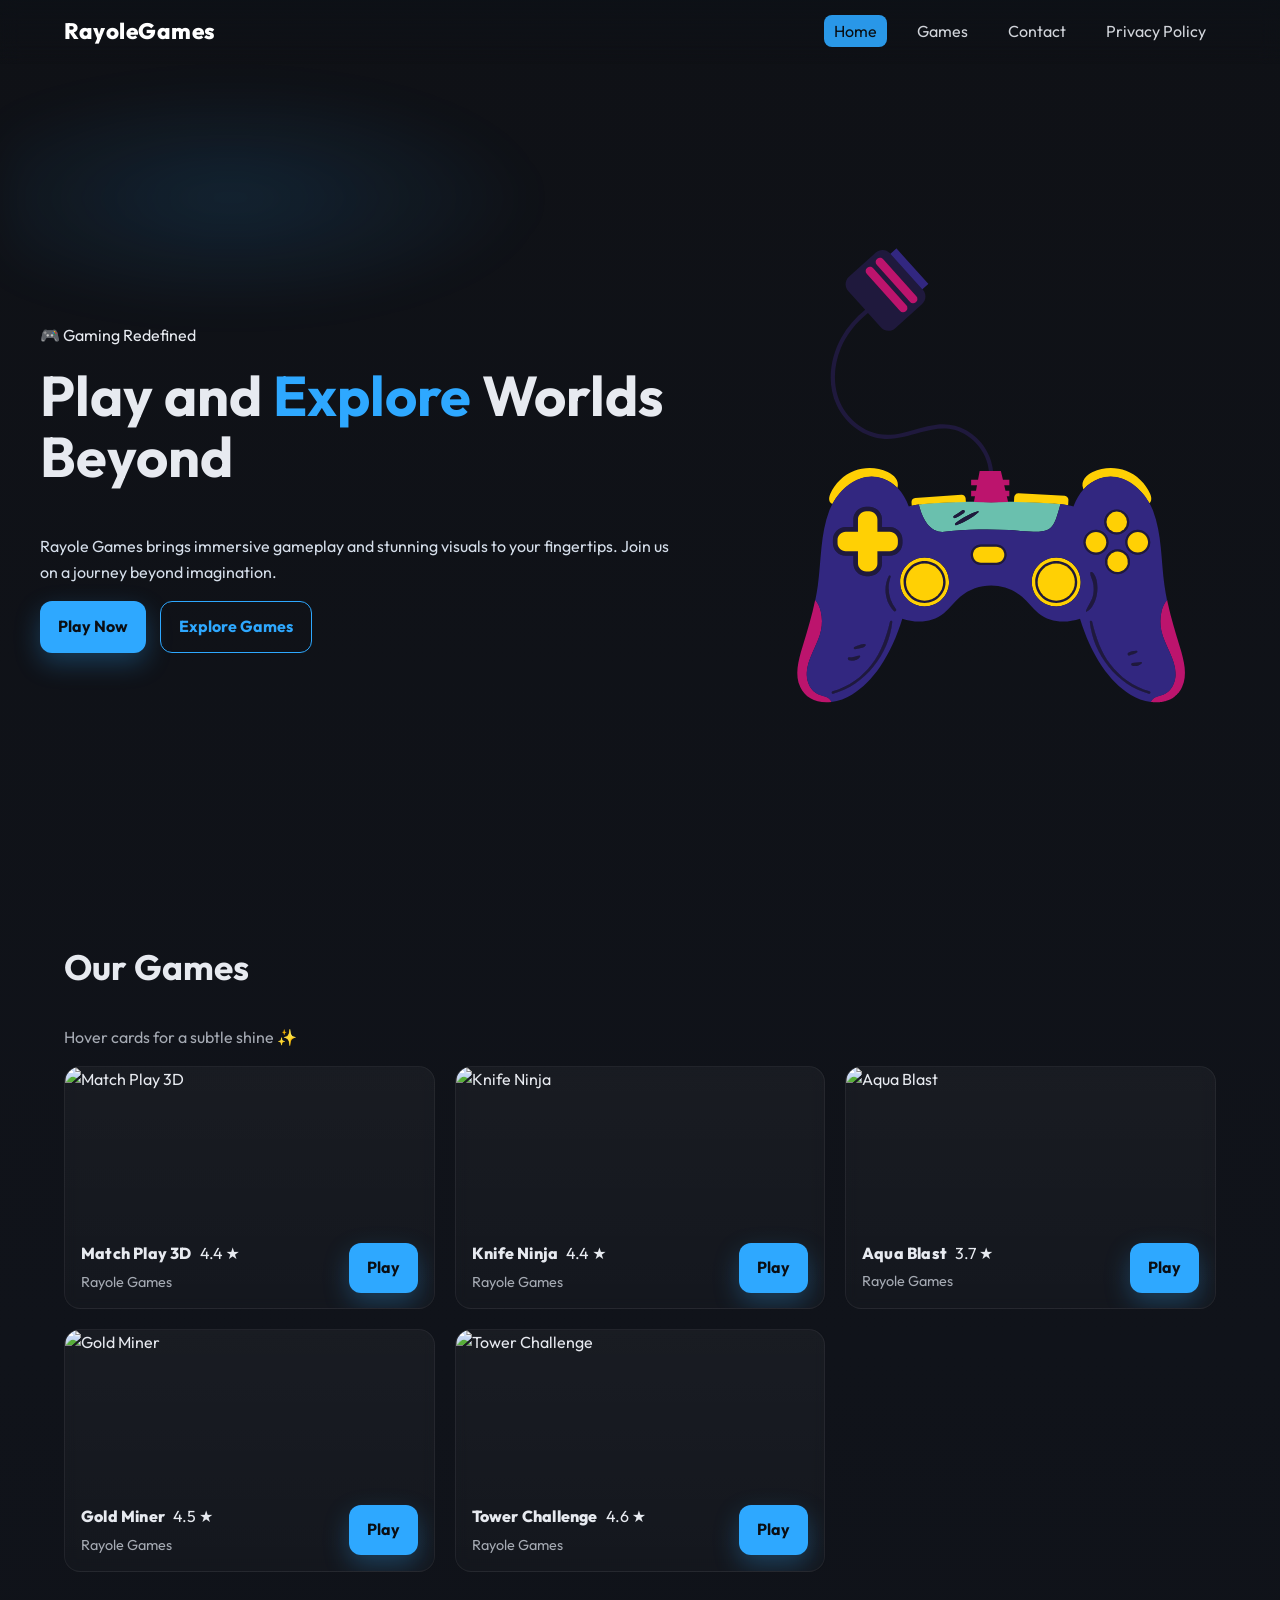
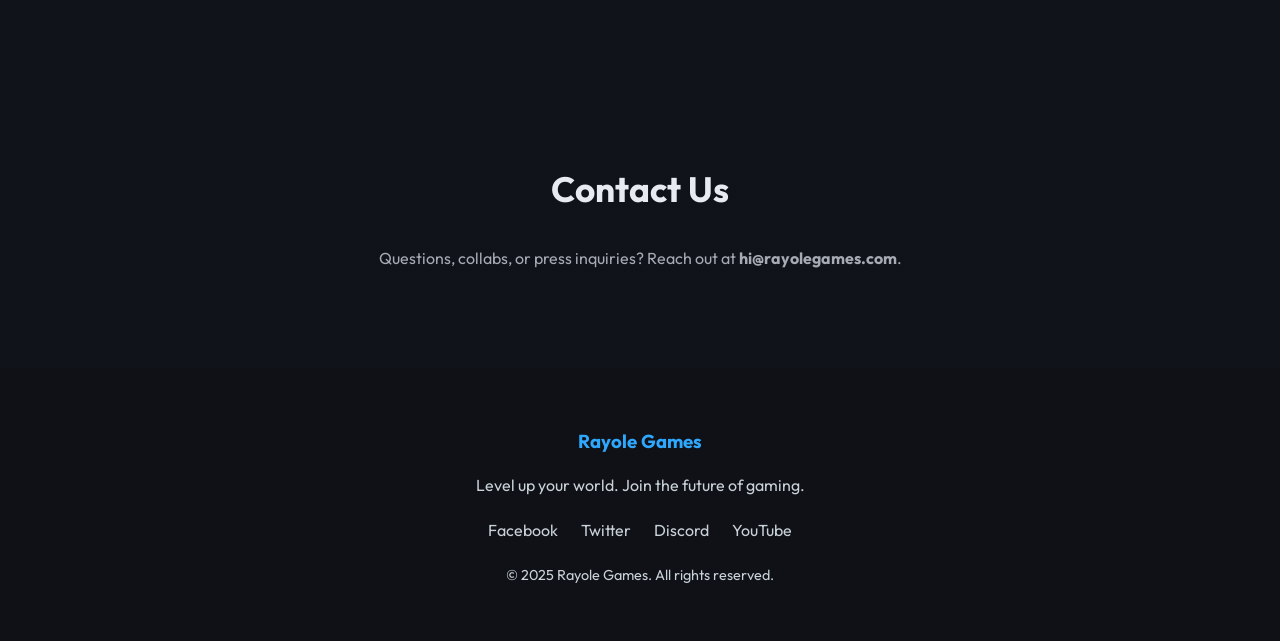
==== index.html @ 5c692d10 "Initial commit" ====
<!DOCTYPE html>
<html lang="en">

<head>
  <meta charset="UTF-8" />
  <meta name="viewport" content="width=device-width, initial-scale=1.0" />
  <title>Rayole Games</title>
  <link href="https://fonts.googleapis.com/css2?family=Outfit:wght@400;700&display=swap" rel="stylesheet" />
  <link rel="stylesheet" href="static/css/main.css" />
</head>

<body>
  <!-- Progress bar -->
  <div class="progress" aria-hidden="true"></div>

  <!-- NAV -->
  <nav class="appbar">
    <div class="appbar__inner">
      <div class="logo">Rayole<span style="color:white;">Games</span></div>
      <ul class="nav">
        <li><a href="#home">Home</a></li>
        <li><a href="#games">Games</a></li>
        <li><a href="#contact">Contact</a></li>
        <li><a href="./privacy-policy.html">Privacy Policy</a></li>
      </ul>
      <button class="menu-toggle" id="menu-toggle" aria-label="Toggle menu" aria-controls="mobile-nav" aria-expanded="false">
        <span></span><span></span><span></span>
      </button>
      <div class="mobile-nav" id="mobile-nav" role="menu">
        <a role="menuitem" href="#home">Home</a>
        <a role="menuitem" href="#games">Games</a>
        <a role="menuitem" href="#contact">Contact</a>
        <a role="menuitem" href="./privacy-policy.html">Privacy Policy</a>
      </div>
    </div>
  </nav>

  <!-- HERO -->
  <section class="hero container" id="home">
    <div class="hero-content stack-4 reveal">
      <p>🎮 Gaming Redefined</p>
      <h1 class="hero__title">Play and <span>Explore</span> Worlds Beyond</h1>
      <p class="hero__lead">Rayole Games brings immersive gameplay and stunning visuals to your fingertips. Join us on a journey beyond imagination.</p>
      <div class="hero__buttons">
        <a href="https://play.google.com/store/apps/developer?id=Rayole+Games" class="btn btn--primary" target="_blank" rel="noopener">Play Now</a>
        <a href="#games" class="btn btn--ghost">Explore Games</a>
      </div>
    </div>
    <div class="hero-image reveal">
      <img src="./static/gamejoystick.svg" alt="Game Preview" width="100%" />
    </div>
  </section>

  <!-- GAMES -->
  <!-- <section id="games" class="section">
    <div class="inner games-wrap">
      <h2 class="section-title">Our Games</h2>
      <p class="section-sub">Tap a card to jump straight to Google Play. Hover for a little ✨.</p>

      
      <canvas class="stars" id="stars" aria-hidden="true"></canvas>

      <div class="games-grid" id="gamesGrid" aria-live="polite"></div>
    </div>
  </section> -->
  <section id="games" class="games section">
    <div class="container">
      <h2 class="section-title reveal">Our Games</h2>
      <p class="section-sub reveal">Hover cards for a subtle shine ✨</p>
      <div class="games__grid" id="gamesList" aria-live="polite"></div>
    </div>
  </section>

  <!-- CONTACT -->
  <section id="contact" class="contact section">
    <div class="container">
      <h2 class="section-title reveal">Contact Us</h2>
      <p class="section-sub reveal">Questions, collabs, or press inquiries? Reach out at <strong>hi@rayolegames.com</strong>.</p>
    </div>
  </section>

  <footer style="background-color:var(--bg);color:#c9d1d9;padding:40px 20px;text-align:center">
    <div style="max-width:1000px;margin:auto">
      <h3 style="color:var(--primary);margin-bottom:10px">Rayole Games</h3>
      <p style="margin-bottom:20px">Level up your world. Join the future of gaming.</p>
      <div style="margin-bottom:20px">
        <a href="#" style="margin:0 10px;color:#c9d1d9;text-decoration:none">Facebook</a>
        <a href="#" style="margin:0 10px;color:#c9d1d9;text-decoration:none">Twitter</a>
        <a href="#" style="margin:0 10px;color:#c9d1d9;text-decoration:none">Discord</a>
        <a href="#" style="margin:0 10px;color:#c9d1d9;text-decoration:none">YouTube</a>
      </div>
      <p style="font-size:.9rem">&copy; 2025 Rayole Games. All rights reserved.</p>
    </div>
  </footer>
  <button class="btn btn--primary to-top" aria-label="Back to top" style="position:fixed;right:20px;bottom:24px;">↑ Top</button>

  <script src="static/js/games.js" defer></script>
  <script src="static/js/fetcher.js" defer></script>
  <script src="static/js/main.js" defer></script>
</body>

</html>
---- static/css/main.css ----
/* Rayole Games — main CSS (modular, responsive, animated) */

/* 1) Design Tokens */
:root {
  /* Epic-like minimal dark with a single striking blue */
  --primary: #2ea8ff;         /* Electric blue */
  --primary-600: #1f8fe0;
  --accent: #2ea8ff;
  --bg: #0f1116;              /* Deep neutral dark */
  --bg-2: #12141b;
  --surface: #151922;         /* Card surface */
  --text: #e7eaf0;
  --text-muted: #a5aab3;
  --ring: rgba(46, 168, 255, 0.28);
  --glass: rgba(255, 255, 255, 0.04);
  --shadow-1: 0 10px 30px var(--ring);
}

/* 2) Reset / Base */
* { box-sizing: border-box; }
html { scroll-behavior: smooth; }
body {
  margin: 0;
  font-family: 'Outfit', system-ui, -apple-system, Segoe UI, Roboto, Helvetica, Arial, sans-serif;
  background:
    radial-gradient(1000px 360px at -20% -20%, rgba(46,168,255,.08), transparent 60%),
    linear-gradient(180deg, #0f1116 0%, #10131a 60%, #0f1218 100%);
  color: var(--text);
  line-height: 1.6;
  overflow-x: hidden;
}

img { display: block; max-width: 100%; height: auto; }
a { color: inherit; text-decoration: none; }

/* 3) Layout Utilities */
.container { max-width: 1200px; margin-inline: auto; padding-inline: 24px; }
.stack-2 > * + * { margin-top: .5rem; }
.stack-3 > * + * { margin-top: .75rem; }
.stack-4 > * + * { margin-top: 1rem; }

.section { padding: 80px 0; position: relative; }
.section-title { font-size: 2.2rem; font-weight: 700; }
.section-sub { color: var(--text-muted); }

/* 4) App Bar */
.appbar {
  position: fixed; inset: 0 0 auto 0; height: 64px; z-index: 1000;
  display: flex; align-items: center; justify-content: center;
  background: linear-gradient(180deg, rgba(13,17,23,.75), rgba(13,17,23,0));
  backdrop-filter: blur(10px);
  transition: box-shadow .25s ease, background .25s ease, transform .25s ease;
}
.appbar--scrolled { background: rgba(13,17,23,.8); box-shadow: 0 8px 30px rgba(0,0,0,.25); }
.appbar__inner { width: 100%; max-width: 1200px; padding: 0 24px; display: flex; align-items: center; justify-content: space-between; }
.logo { font-size: 1.4rem; font-weight: 800; color: #fff; letter-spacing: .5px; }

.nav { display: flex; gap: 20px; list-style: none; }
.nav a { color: var(--text); opacity: .9; padding: 6px 10px; border-radius: 8px; transition: color .2s, background .2s, opacity .2s; }
.nav a:hover { color: var(--primary); background: rgba(255,255,255,.04); }
.nav a.is-active { color: #0b0e13; background: var(--primary); }

/* Mobile menu */
.menu-toggle { display: none; flex-direction: column; gap: 5px; cursor: pointer; }
.menu-toggle span { width: 26px; height: 3px; background: var(--text); border-radius: 3px; transition: transform .25s ease, opacity .25s ease; }
.menu-toggle.is-open span:nth-child(1) { transform: translateY(8px) rotate(45deg); }
.menu-toggle.is-open span:nth-child(2) { opacity: 0; }
.menu-toggle.is-open span:nth-child(3) { transform: translateY(-8px) rotate(-45deg); }

.mobile-nav { position: absolute; top: 64px; right: 16px; display: none; flex-direction: column; gap: 10px; padding: 16px 18px; border-radius: 14px; background: #fffe; color: #0d1117; box-shadow: 0 24px 80px rgba(0,0,0,.35); }
.mobile-nav a { color: #0d1117; }
.mobile-nav.show { display: flex; }

/* 5) Hero */
.hero { min-height: 100vh; display: grid; grid-template-columns: 1.1fr .9fr; align-items: center; gap: 40px; padding: 120px 0 60px; }
.hero__title { font-size: clamp(2.2rem, 4vw + .5rem, 3.5rem); line-height: 1.1; }
.hero__title span { color: var(--primary); }
.hero__lead { color: #d5deea; max-width: 60ch; }
.hero__buttons { display: flex; flex-wrap: wrap; gap: 14px; margin-top: 8px; }

.btn { display: inline-flex; align-items: center; gap: 10px; font-weight: 700; border-radius: 12px; padding: 12px 18px; transition: transform .2s ease, box-shadow .2s ease, background .2s ease; will-change: transform; }
.btn--primary { background: var(--primary); color: #0b0e13; box-shadow: 0 10px 26px var(--ring); }
.btn--ghost { color: var(--primary); border: 1.5px solid var(--primary); background: transparent; }
.btn:hover { transform: translateY(-2px); }
.btn:active { transform: translateY(0); }

.hero__art { max-width: 440px; justify-self: end; animation: float 3s ease-in-out infinite; filter: drop-shadow(0 20px 60px rgba(46,168,255,.16)); }
@keyframes float { 0%,100%{ transform: translateY(0) } 50% { transform: translateY(-10px) } }

/* Parallax glow */
.hero::before { content: ""; position: absolute; inset: 0; pointer-events: none; background:
  radial-gradient(520px 200px at var(--gx,18%) 22%, rgba(46,168,255,.12), transparent 60%);
  filter: blur(18px); z-index: -1; }

/* 6) Games Grid */
.games { padding-top: 10px; }
.games__grid { display: grid; grid-template-columns: repeat(auto-fit, minmax(280px, 1fr)); gap: 20px; margin-top: 16px; }

.card { position: relative; border-radius: 16px; overflow: hidden; background: linear-gradient(180deg, rgba(255,255,255,.04), rgba(255,255,255,.02)); border: 1px solid rgba(255,255,255,.06); backdrop-filter: blur(6px); transition: transform .2s ease, box-shadow .2s ease, border-color .2s ease; }
.card:hover { transform: translateY(-4px); box-shadow: 0 18px 40px rgba(46,168,255,.16), 0 0 0 1px rgba(255,255,255,.08) inset; border-color: rgba(255,255,255,.14); }
.card__media { height: 160px; object-fit: cover; width: 100%; }
.card__body { display: flex; align-items: center; justify-content: space-between; padding: 14px 16px; gap: 12px; }
.card__text { display: grid; gap: 4px; min-width: 0; }
.card__title-row { display:flex; align-items:center; justify-content:space-between; gap: 8px; }
.card__title { font-weight: 800; letter-spacing: .2px; white-space: nowrap; overflow: hidden; text-overflow: ellipsis; }
.card__meta { color: var(--text-muted); font-size: .9rem; }
.card__rating-badge { color: #0b0e13; background: var(--primary); border-radius: 999px; padding: 4px 8px; font-size: .8rem; font-weight: 800; white-space: nowrap; flex: 0 0 auto; }
.card__btn { white-space: nowrap; }

/* subtle shine on hover */
.card::after { content: ""; position: absolute; inset: 0; background: radial-gradient(240px 120px at var(--mx,50%) var(--my,50%), rgba(255,255,255,.18), transparent 45%); opacity: 0; transition: opacity .25s ease; pointer-events: none; mix-blend-mode: screen; }
.card:hover::after { opacity: 1; }

/* 7) Contact */
.contact { text-align: center; }

/* 8) Progress Bar */
.progress { position: fixed; top: 0; left: 0; height: 3px; width: 0; z-index: 1200; background: linear-gradient(90deg, var(--primary), #6bc2ff); box-shadow: 0 0 12px var(--ring); }

/* 9) Reveal animations (IntersectionObserver) */
.reveal { opacity: 0; transform: translateY(18px); transition: opacity .6s ease, transform .6s ease; }
.reveal.in { opacity: 1; transform: translateY(0); }

/* 10) Back-to-top */
.to-top { position: fixed; right: 20px; bottom: 24px; opacity: 0; pointer-events: none; transform: translateY(10px); transition: transform .25s, opacity .25s; }
.to-top.show { opacity: 1; pointer-events: auto; transform: translateY(0); }

/* 11) Responsive */
@media (max-width: 920px) {
  .hero { grid-template-columns: 1fr; text-align: center; }
  .hero__art { justify-self: center; max-width: 360px; }
  .nav { display: none; }
  .menu-toggle { display: inline-flex; }
}

/* 12) Reduced motion */
@media (prefers-reduced-motion: reduce) {
  * { animation: none !important; transition: none !important; }
}

/* 13) Toolbar for dynamic publisher */
.toolbar { display: flex; gap: 10px; align-items: center; flex-wrap: wrap; margin-top: 8px; }
.input { background: rgba(255,255,255,.06); color: var(--text); border: 1px solid rgba(255,255,255,.12); border-radius: 12px; padding: 10px 12px; min-width: min(560px, 100%); outline: none; transition: border-color .2s ease, box-shadow .2s ease; }
.input:focus { border-color: var(--primary); box-shadow: 0 0 0 3px rgba(46,168,255,.22); }
.hint { color: var(--text-muted); font-size: .9rem; }
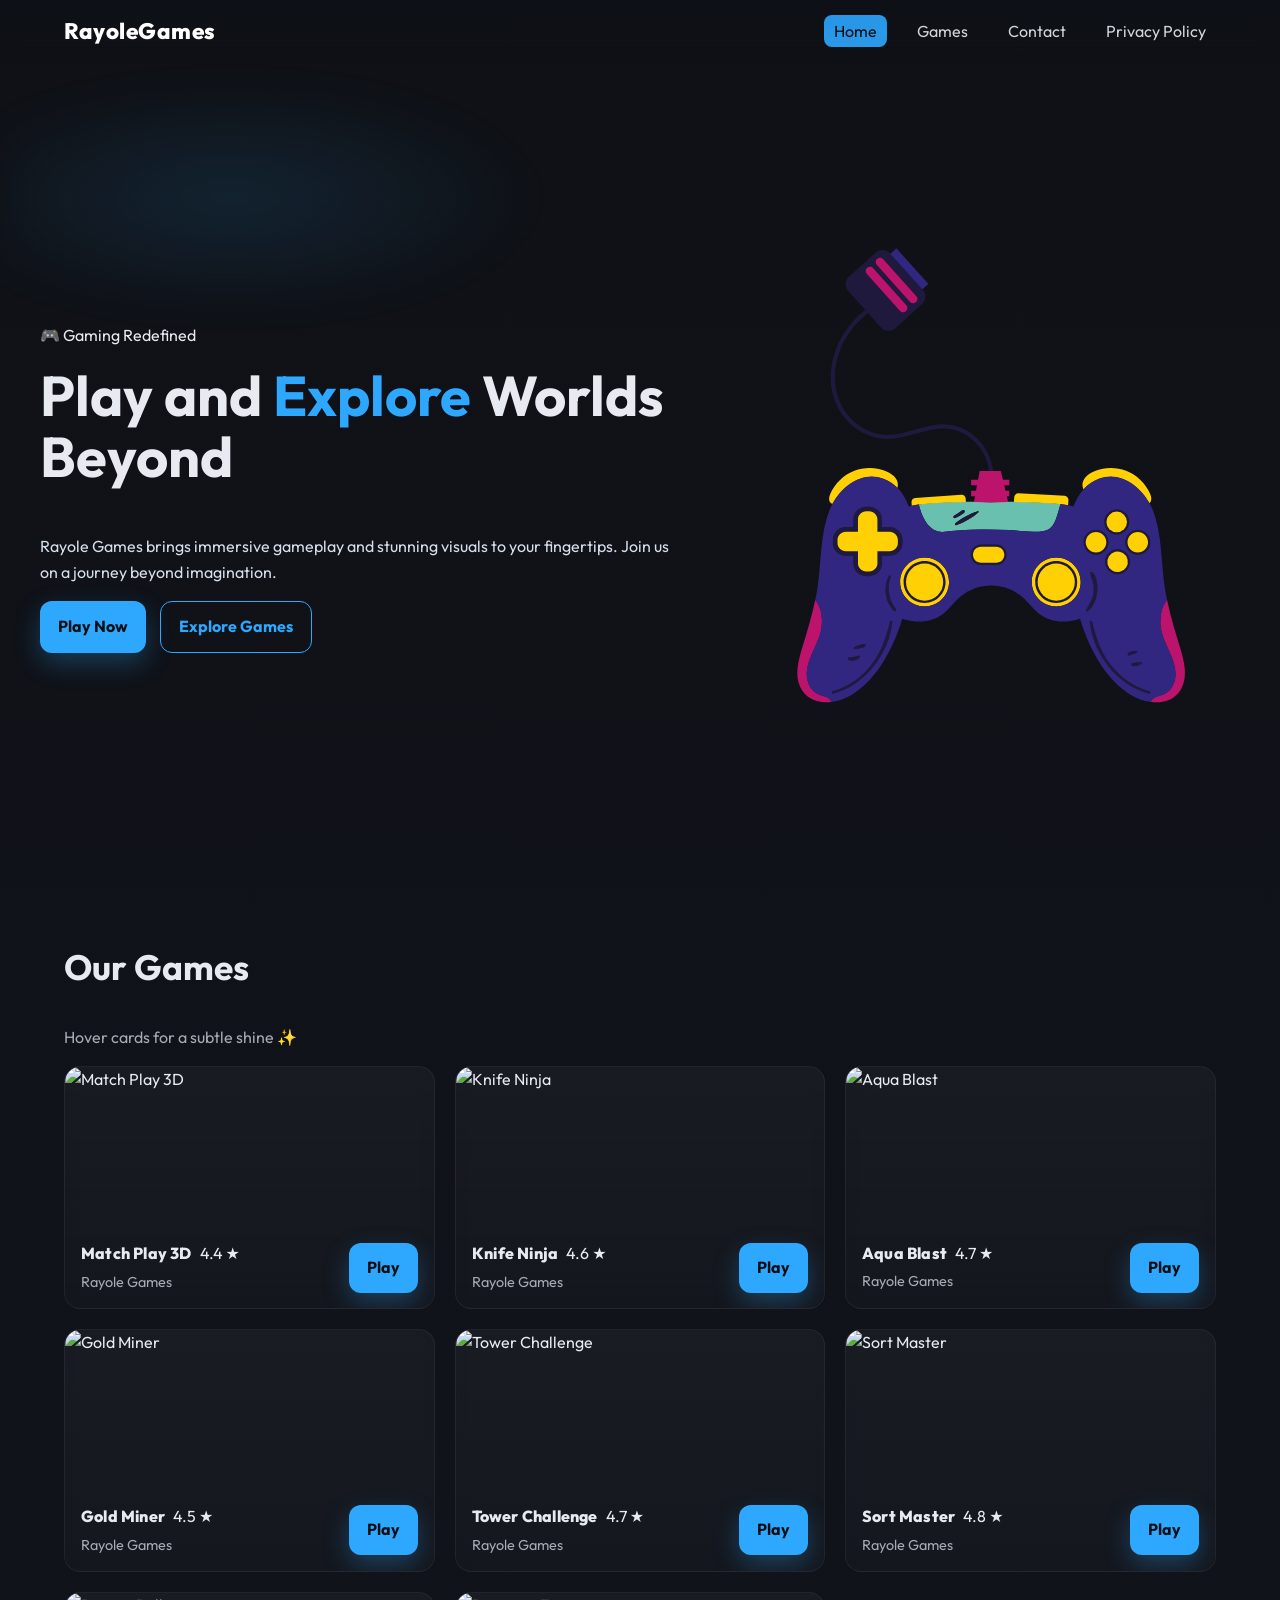
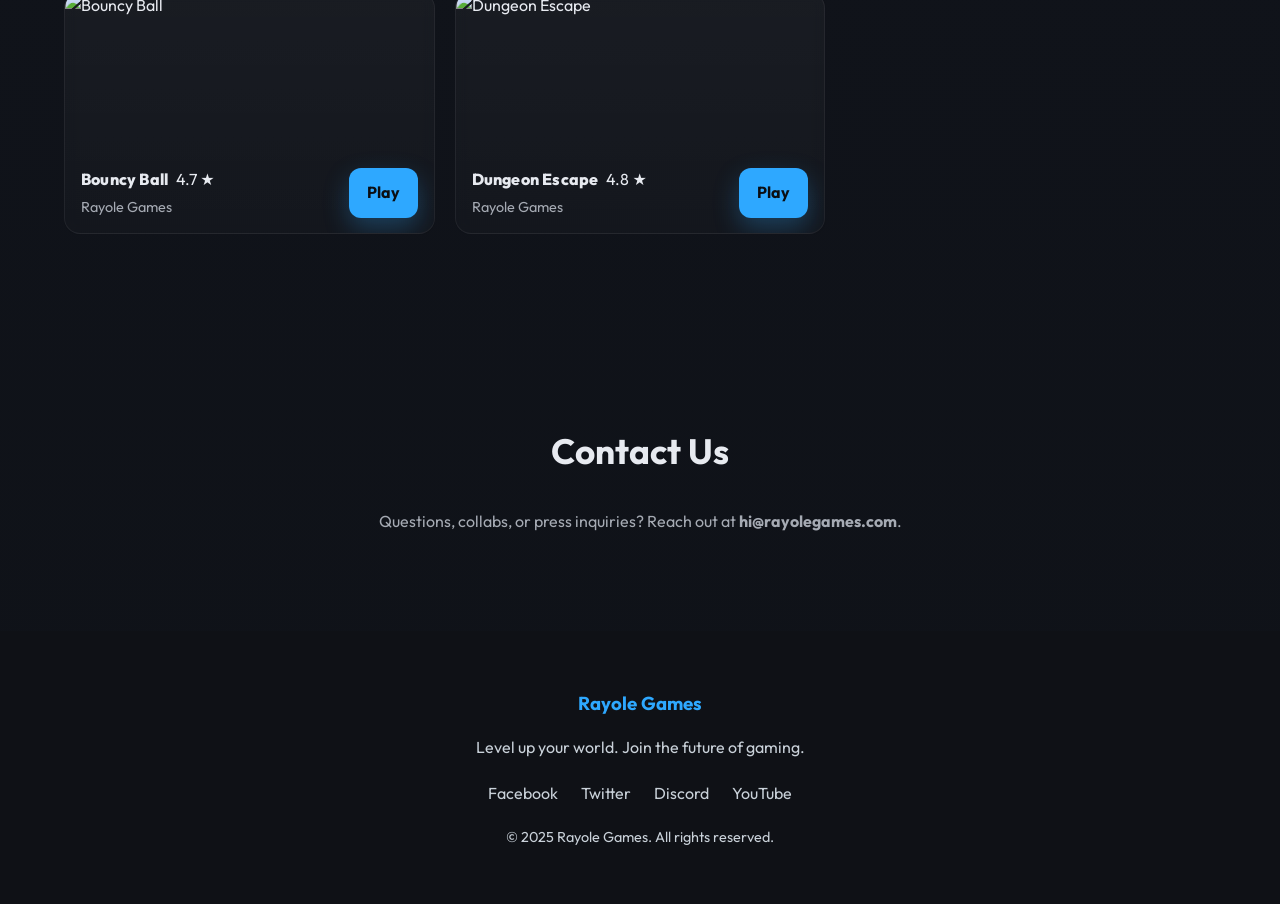
==== commit 8ca6a77a: "Added new game" ====
--- a/index.html
+++ b/index.html
@@ -52,17 +52,6 @@
   </section>
 
   <!-- GAMES -->
-  <!-- <section id="games" class="section">
-    <div class="inner games-wrap">
-      <h2 class="section-title">Our Games</h2>
-      <p class="section-sub">Tap a card to jump straight to Google Play. Hover for a little ✨.</p>
-
-      
-      <canvas class="stars" id="stars" aria-hidden="true"></canvas>
-
-      <div class="games-grid" id="gamesGrid" aria-live="polite"></div>
-    </div>
-  </section> -->
   <section id="games" class="games section">
     <div class="container">
       <h2 class="section-title reveal">Our Games</h2>
@@ -95,7 +84,6 @@
   <button class="btn btn--primary to-top" aria-label="Back to top" style="position:fixed;right:20px;bottom:24px;">↑ Top</button>
 
   <script src="static/js/games.js" defer></script>
-  <script src="static/js/fetcher.js" defer></script>
   <script src="static/js/main.js" defer></script>
 </body>
 
